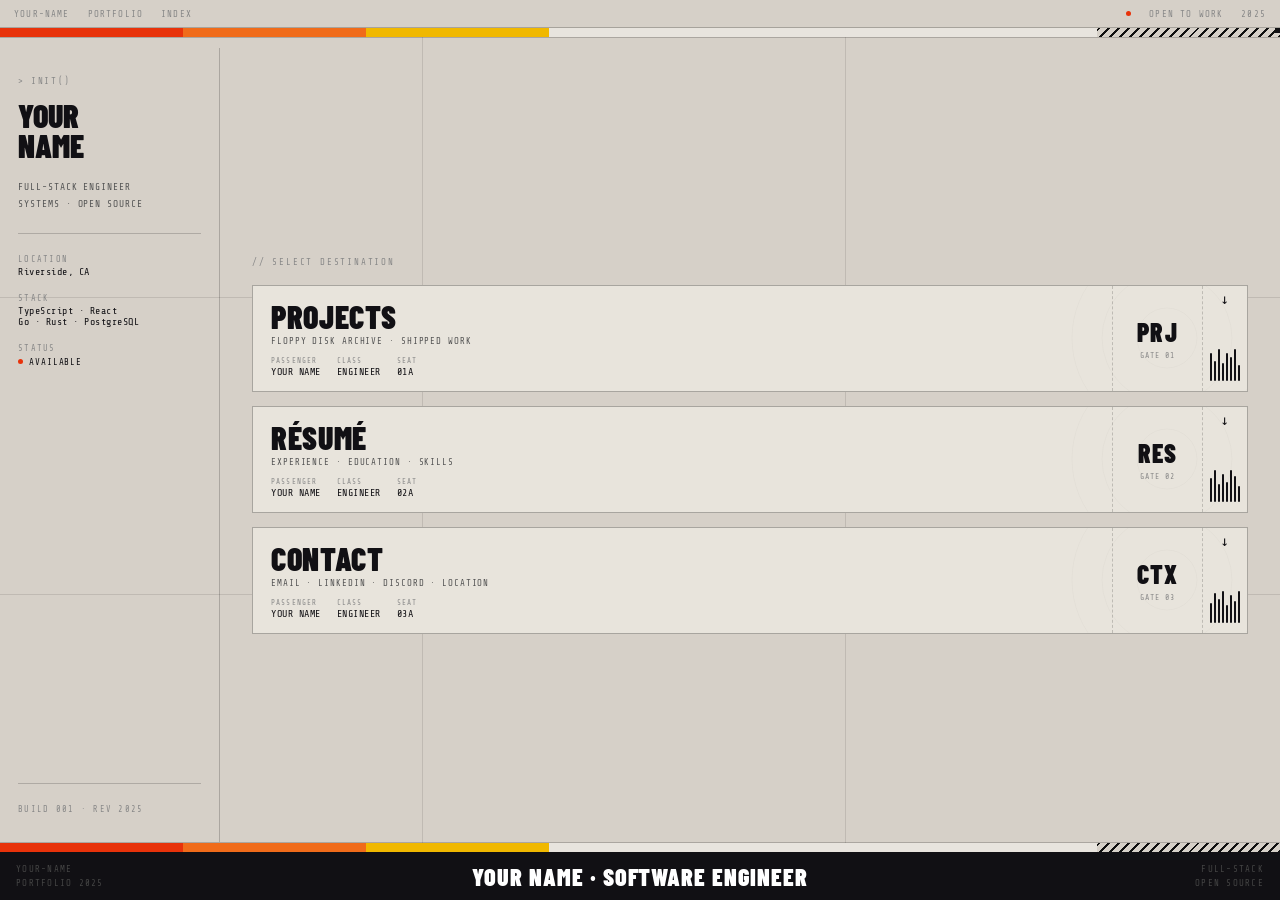
==== index.html @ fe37626b "Add files via upload" ====
<!DOCTYPE html>
<html lang="en">
<head>
  <meta charset="UTF-8">
  <meta name="viewport" content="width=device-width, initial-scale=1.0">
  <title>Your Name — Portfolio</title>
  <link rel="stylesheet" href="style.css">
  <style>
    /* ── boarding pass layout ── */
    .home-grid {
      display: grid;
      grid-template-columns: 220px 1fr;
      height: 100%;
    }

    /* left sidebar */
    .home-sidebar {
      border-right: 0.5px solid rgba(0,0,0,0.2);
      padding: 28px 18px;
      display: flex;
      flex-direction: column;
      gap: 6px;
    }
    .sidebar-eyebrow {
      font-family: var(--mono);
      font-size: 9px;
      letter-spacing: 0.18em;
      color: var(--ink-light);
      text-transform: uppercase;
      margin-bottom: 8px;
    }
    .sidebar-name {
      font-family: var(--condensed);
      font-size: 2rem;
      font-weight: 900;
      text-transform: uppercase;
      line-height: 0.95;
      color: var(--ink);
      margin-bottom: 12px;
    }
    .sidebar-role {
      font-family: var(--mono);
      font-size: 9.5px;
      letter-spacing: 0.1em;
      color: var(--ink-mid);
      text-transform: uppercase;
      line-height: 1.8;
    }
    .sidebar-divider {
      border: none;
      border-top: 0.5px solid rgba(0,0,0,0.18);
      margin: 14px 0;
    }
    .sidebar-block { display: flex; flex-direction: column; gap: 2px; }
    .sb-label {
      font-family: var(--mono);
      font-size: 8.5px;
      letter-spacing: 0.15em;
      color: var(--ink-light);
      text-transform: uppercase;
    }
    .sb-val {
      font-family: var(--mono);
      font-size: 10px;
      color: var(--ink);
      letter-spacing: 0.05em;
    }
    .status-badge {
      display: inline-flex; align-items: center; gap: 6px;
      font-family: var(--mono); font-size: 9px;
      letter-spacing: 0.1em; text-transform: uppercase;
      color: var(--ink); margin-top: 2px;
    }

    /* ── boarding passes ── */
    .passes-area {
      padding: 28px 32px;
      display: flex;
      flex-direction: column;
      justify-content: center;
      gap: 14px;
    }
    .passes-header {
      font-family: var(--mono);
      font-size: 9px;
      letter-spacing: 0.2em;
      color: var(--ink-light);
      text-transform: uppercase;
      margin-bottom: 4px;
    }

    .boarding-pass {
      display: grid;
      grid-template-columns: 1fr 90px 44px;
      border: 0.5px solid rgba(0,0,0,0.28);
      background: var(--paper);
      cursor: pointer;
      transition: background 0.18s, transform 0.18s, box-shadow 0.18s;
      position: relative;
      overflow: hidden;
      text-decoration: none;
      color: inherit;
    }
    .boarding-pass::before {
      content: '';
      position: absolute;
      top: 0; left: 0; right: 0;
      height: 2px;
      opacity: 0;
      transition: opacity 0.2s;
    }
    .boarding-pass:hover {
      transform: translateX(4px);
      box-shadow: -4px 0 0 var(--accent);
      background: #fff;
    }
    .boarding-pass:hover::before { opacity: 1; }

    /* accent colors per pass */
    .bp-projects::before { background: var(--accent); }
    .bp-projects:hover { box-shadow: -4px 0 0 var(--accent); }
    .bp-resume::before { background: var(--accent2); }
    .bp-resume:hover { box-shadow: -4px 0 0 var(--accent2); }
    .bp-contact::before { background: #4a90d9; }
    .bp-contact:hover { box-shadow: -4px 0 0 #4a90d9; }

    .bp-main {
      padding: 14px 18px;
      border-right: 1px dashed rgba(0,0,0,0.18);
    }
    .bp-destination {
      font-family: var(--condensed);
      font-size: 2rem;
      font-weight: 900;
      text-transform: uppercase;
      letter-spacing: 0.02em;
      line-height: 1;
      color: var(--ink);
      margin-bottom: 4px;
    }
    .bp-desc {
      font-family: var(--mono);
      font-size: 9px;
      letter-spacing: 0.1em;
      color: var(--ink-mid);
      text-transform: uppercase;
    }
    .bp-meta {
      display: flex; gap: 16px; margin-top: 10px;
    }
    .bp-field { display: flex; flex-direction: column; gap: 1px; }
    .bp-field-label {
      font-family: var(--mono); font-size: 7.5px;
      letter-spacing: 0.15em; color: var(--ink-light);
      text-transform: uppercase;
    }
    .bp-field-val {
      font-family: var(--mono); font-size: 10px;
      color: var(--ink); letter-spacing: 0.05em;
    }

    .bp-code {
      padding: 10px 12px;
      display: flex;
      flex-direction: column;
      justify-content: center;
      align-items: center;
      gap: 4px;
      border-right: 1px dashed rgba(0,0,0,0.18);
    }
    .bp-iata {
      font-family: var(--condensed);
      font-size: 1.6rem;
      font-weight: 900;
      color: var(--ink);
      letter-spacing: 0.04em;
    }
    .bp-gate {
      font-family: var(--mono); font-size: 8px;
      letter-spacing: 0.12em; color: var(--ink-light);
      text-transform: uppercase;
    }

    .bp-stub {
      padding: 10px 6px;
      display: flex;
      flex-direction: column;
      justify-content: space-between;
      align-items: center;
    }
    .bp-arrow {
      font-family: var(--mono); font-size: 14px; color: var(--ink);
      writing-mode: vertical-rl;
      text-orientation: mixed;
      letter-spacing: 0.1em;
    }
    .bp-barcode {
      display: flex; gap: 2px; align-items: flex-end;
    }
    .bp-barcode span {
      display: block;
      width: 2px;
      background: var(--ink);
      border-radius: 1px;
    }

    /* concentric deco */
    .circle-deco {
      position: absolute;
      right: -20px; top: 50%;
      transform: translateY(-50%);
      pointer-events: none;
      opacity: 0.04;
    }
  </style>
</head>
<body>
  <div class="page-wrapper">

    <!-- grid overlay -->
    <div class="grid-overlay">
      <div class="gl gl-h" style="top:33%"></div>
      <div class="gl gl-h" style="top:66%"></div>
      <div class="gl gl-v" style="left:33%"></div>
      <div class="gl gl-v" style="left:66%"></div>
      <div class="crosshair" style="top:50%;left:50%"></div>
      <div class="reg-mark" style="top:28px;left:0"></div>
      <div class="reg-mark" style="top:28px;right:0"></div>
    </div>

    <!-- topbar -->
    <header class="topbar">
      <div class="topbar-left">
        <span>YOUR-NAME</span>
        <span>PORTFOLIO</span>
        <span>INDEX</span>
      </div>
      <div class="topbar-right">
        <span class="status-dot"></span>
        <span>OPEN TO WORK</span>
        <span>2025</span>
      </div>
    </header>

    <!-- color bar top -->
    <div class="color-bar top">
      <div class="cs cs-red"></div>
      <div class="cs cs-orange"></div>
      <div class="cs cs-yellow"></div>
      <div class="cs cs-white"></div>
      <div class="cs cs-hatch"></div>
    </div>

    <!-- main -->
    <div class="content-area">
      <div class="home-grid">

        <!-- sidebar -->
        <aside class="home-sidebar">
          <div class="sidebar-eyebrow">> init()</div>
          <div class="sidebar-name">Your<br>Name</div>
          <div class="sidebar-role">
            Full-Stack Engineer<br>
            Systems · Open Source
          </div>
          <hr class="sidebar-divider">
          <div class="sidebar-block">
            <span class="sb-label">Location</span>
            <span class="sb-val">Riverside, CA</span>
          </div>
          <div class="sidebar-block" style="margin-top:10px">
            <span class="sb-label">Stack</span>
            <span class="sb-val">TypeScript · React<br>Go · Rust · PostgreSQL</span>
          </div>
          <div class="sidebar-block" style="margin-top:10px">
            <span class="sb-label">Status</span>
            <div class="status-badge"><span class="status-dot"></span>Available</div>
          </div>
          <hr class="sidebar-divider" style="margin-top:auto">
          <div class="sb-label">BUILD 001 · REV 2025</div>
        </aside>

        <!-- boarding passes -->
        <div class="passes-area">
          <div class="passes-header">// select destination</div>

          <!-- Projects pass -->
          <a class="boarding-pass bp-projects" href="projects.html" data-nav>
            <svg class="circle-deco" width="200" height="200" viewBox="0 0 200 200">
              <circle cx="100" cy="100" r="30" fill="none" stroke="#000" stroke-width="0.5"/>
              <circle cx="100" cy="100" r="65" fill="none" stroke="#000" stroke-width="0.5"/>
              <circle cx="100" cy="100" r="95" fill="none" stroke="#000" stroke-width="0.5"/>
            </svg>
            <div class="bp-main">
              <div class="bp-destination">Projects</div>
              <div class="bp-desc">Floppy disk archive · shipped work</div>
              <div class="bp-meta">
                <div class="bp-field">
                  <span class="bp-field-label">Passenger</span>
                  <span class="bp-field-val">YOUR NAME</span>
                </div>
                <div class="bp-field">
                  <span class="bp-field-label">Class</span>
                  <span class="bp-field-val">ENGINEER</span>
                </div>
                <div class="bp-field">
                  <span class="bp-field-label">Seat</span>
                  <span class="bp-field-val">01A</span>
                </div>
              </div>
            </div>
            <div class="bp-code">
              <div class="bp-iata">PRJ</div>
              <div class="bp-gate">GATE 01</div>
            </div>
            <div class="bp-stub">
              <div class="bp-arrow">→</div>
              <div class="bp-barcode">
                <span style="height:28px"></span><span style="height:20px"></span><span style="height:32px"></span>
                <span style="height:18px"></span><span style="height:28px"></span><span style="height:24px"></span>
                <span style="height:32px"></span><span style="height:16px"></span>
              </div>
            </div>
          </a>

          <!-- Resume pass -->
          <a class="boarding-pass bp-resume" href="resume.html" data-nav>
            <svg class="circle-deco" width="200" height="200" viewBox="0 0 200 200">
              <circle cx="100" cy="100" r="30" fill="none" stroke="#000" stroke-width="0.5"/>
              <circle cx="100" cy="100" r="65" fill="none" stroke="#000" stroke-width="0.5"/>
              <circle cx="100" cy="100" r="95" fill="none" stroke="#000" stroke-width="0.5"/>
            </svg>
            <div class="bp-main">
              <div class="bp-destination">Résumé</div>
              <div class="bp-desc">Experience · Education · Skills</div>
              <div class="bp-meta">
                <div class="bp-field">
                  <span class="bp-field-label">Passenger</span>
                  <span class="bp-field-val">YOUR NAME</span>
                </div>
                <div class="bp-field">
                  <span class="bp-field-label">Class</span>
                  <span class="bp-field-val">ENGINEER</span>
                </div>
                <div class="bp-field">
                  <span class="bp-field-label">Seat</span>
                  <span class="bp-field-val">02A</span>
                </div>
              </div>
            </div>
            <div class="bp-code">
              <div class="bp-iata">RES</div>
              <div class="bp-gate">GATE 02</div>
            </div>
            <div class="bp-stub">
              <div class="bp-arrow">→</div>
              <div class="bp-barcode">
                <span style="height:24px"></span><span style="height:32px"></span><span style="height:18px"></span>
                <span style="height:28px"></span><span style="height:20px"></span><span style="height:32px"></span>
                <span style="height:26px"></span><span style="height:16px"></span>
              </div>
            </div>
          </a>

          <!-- Contact pass -->
          <a class="boarding-pass bp-contact" href="contact.html" data-nav>
            <svg class="circle-deco" width="200" height="200" viewBox="0 0 200 200">
              <circle cx="100" cy="100" r="30" fill="none" stroke="#000" stroke-width="0.5"/>
              <circle cx="100" cy="100" r="65" fill="none" stroke="#000" stroke-width="0.5"/>
              <circle cx="100" cy="100" r="95" fill="none" stroke="#000" stroke-width="0.5"/>
            </svg>
            <div class="bp-main">
              <div class="bp-destination">Contact</div>
              <div class="bp-desc">Email · LinkedIn · Discord · Location</div>
              <div class="bp-meta">
                <div class="bp-field">
                  <span class="bp-field-label">Passenger</span>
                  <span class="bp-field-val">YOUR NAME</span>
                </div>
                <div class="bp-field">
                  <span class="bp-field-label">Class</span>
                  <span class="bp-field-val">ENGINEER</span>
                </div>
                <div class="bp-field">
                  <span class="bp-field-label">Seat</span>
                  <span class="bp-field-val">03A</span>
                </div>
              </div>
            </div>
            <div class="bp-code">
              <div class="bp-iata">CTX</div>
              <div class="bp-gate">GATE 03</div>
            </div>
            <div class="bp-stub">
              <div class="bp-arrow">→</div>
              <div class="bp-barcode">
                <span style="height:20px"></span><span style="height:30px"></span><span style="height:24px"></span>
                <span style="height:32px"></span><span style="height:18px"></span><span style="height:28px"></span>
                <span style="height:22px"></span><span style="height:32px"></span>
              </div>
            </div>
          </a>

        </div>
      </div>
    </div>

    <!-- color bar bottom -->
    <div class="color-bar bottom">
      <div class="cs cs-red"></div>
      <div class="cs cs-orange"></div>
      <div class="cs cs-yellow"></div>
      <div class="cs cs-white"></div>
      <div class="cs cs-hatch"></div>
    </div>

    <!-- bottom bar -->
    <footer class="bottom-bar">
      <div class="bb-left">YOUR-NAME<br>PORTFOLIO 2025</div>
      <div class="bb-center">YOUR NAME · SOFTWARE ENGINEER</div>
      <div class="bb-right">FULL-STACK<br>OPEN SOURCE</div>
    </footer>

  </div>
  <script src="nav.js"></script>
</body>
</html>
---- style.css ----
@import url('https://fonts.googleapis.com/css2?family=Share+Tech+Mono&family=Barlow:ital,wght@0,300;0,400;0,500;0,700;0,900;1,300&family=Barlow+Condensed:wght@400;700;900&display=swap');

/* ── reset & base ── */
*, *::before, *::after { box-sizing: border-box; margin: 0; padding: 0; }

:root {
  --bg:        #d6d0c8;
  --bg-dark:   #111014;
  --ink:       #111014;
  --ink-mid:   #555;
  --ink-light: #888;
  --accent:    #e8320a;
  --accent2:   #f0b800;
  --green:     #00ffb4;
  --paper:     #e8e4dc;
  --mono:      'Share Tech Mono', monospace;
  --condensed: 'Barlow Condensed', sans-serif;
  --sans:      'Barlow', sans-serif;
  --grid-line: rgba(0,0,0,0.1);
}

html, body {
  height: 100%;
  overflow: hidden;
  background: var(--bg);
  color: var(--ink);
  font-family: var(--sans);
}

/* ── page transitions ── */
.page-wrapper {
  position: fixed;
  inset: 0;
  opacity: 0;
  transform: translateY(12px);
  animation: pageIn 0.45s cubic-bezier(0.22,1,0.36,1) forwards;
}

@keyframes pageIn {
  to { opacity: 1; transform: translateY(0); }
}

.page-exit {
  animation: pageOut 0.3s cubic-bezier(0.4,0,1,1) forwards !important;
}

@keyframes pageOut {
  to { opacity: 0; transform: translateY(-10px); }
}

/* ── grid overlay ── */
.grid-overlay {
  position: fixed;
  inset: 0;
  pointer-events: none;
  z-index: 0;
}
.gl { position: absolute; background: var(--grid-line); }
.gl-h { left: 0; right: 0; height: 0.5px; }
.gl-v { top: 0; bottom: 0; width: 0.5px; }
.crosshair {
  position: absolute;
  width: 10px; height: 10px;
  border: 1px solid rgba(0,0,0,0.3);
  border-radius: 50%;
  transform: translate(-50%,-50%);
}
.reg-mark {
  position: absolute;
  width: 5px; height: 5px;
  background: var(--ink);
}

/* ── topbar ── */
.topbar {
  position: fixed;
  top: 0; left: 0; right: 0;
  height: 28px;
  border-bottom: 0.5px solid rgba(0,0,0,0.22);
  display: flex;
  align-items: center;
  justify-content: space-between;
  padding: 0 14px;
  font-family: var(--mono);
  font-size: 9px;
  letter-spacing: 0.13em;
  color: var(--ink-light);
  text-transform: uppercase;
  z-index: 100;
  background: var(--bg);
}
.topbar-left { display: flex; gap: 18px; }
.topbar-right { display: flex; gap: 18px; align-items: center; }
.status-dot {
  width: 5px; height: 5px; border-radius: 50%;
  background: var(--accent);
  display: inline-block;
  animation: pulse 2.2s ease infinite;
}
@keyframes pulse { 0%,100%{opacity:1} 50%{opacity:0.25} }

/* ── color bar ── */
.color-bar {
  position: fixed;
  left: 0; right: 0;
  height: 10px;
  display: flex;
  z-index: 100;
}
.color-bar.top { top: 28px; border-bottom: 0.5px solid rgba(0,0,0,0.2); }
.color-bar.bottom { bottom: 48px; border-top: 0.5px solid rgba(0,0,0,0.2); }
.cs { flex: 1; }
.cs-red    { background: #e8320a; }
.cs-orange { background: #f06b1a; }
.cs-yellow { background: #f0b800; }
.cs-white  { background: #e8e4de; flex: 3; }
.cs-hatch  {
  flex: 1;
  background: repeating-linear-gradient(-45deg,#111 0,#111 2px,transparent 2px,transparent 7px);
}

/* ── bottom bar ── */
.bottom-bar {
  position: fixed;
  bottom: 0; left: 0; right: 0;
  height: 48px;
  background: var(--bg-dark);
  display: grid;
  grid-template-columns: 1fr auto 1fr;
  align-items: center;
  padding: 0 16px;
  z-index: 100;
}
.bb-left, .bb-right {
  font-family: var(--mono);
  font-size: 9px;
  letter-spacing: 0.14em;
  color: #444;
  text-transform: uppercase;
  line-height: 1.6;
}
.bb-right { text-align: right; }
.bb-center {
  font-family: var(--condensed);
  font-size: clamp(1rem, 2vw, 1.5rem);
  font-weight: 900;
  letter-spacing: 0.04em;
  color: #fff;
  text-transform: uppercase;
  white-space: nowrap;
}

/* ── main content area ── */
.content-area {
  position: fixed;
  top: 48px; /* topbar + colorbar */
  bottom: 58px; /* colorbar + bottombar */
  left: 0; right: 0;
  overflow: hidden;
  z-index: 1;
}

/* ── nav link transition helper ── */
a.nav-link {
  text-decoration: none;
  cursor: pointer;
}
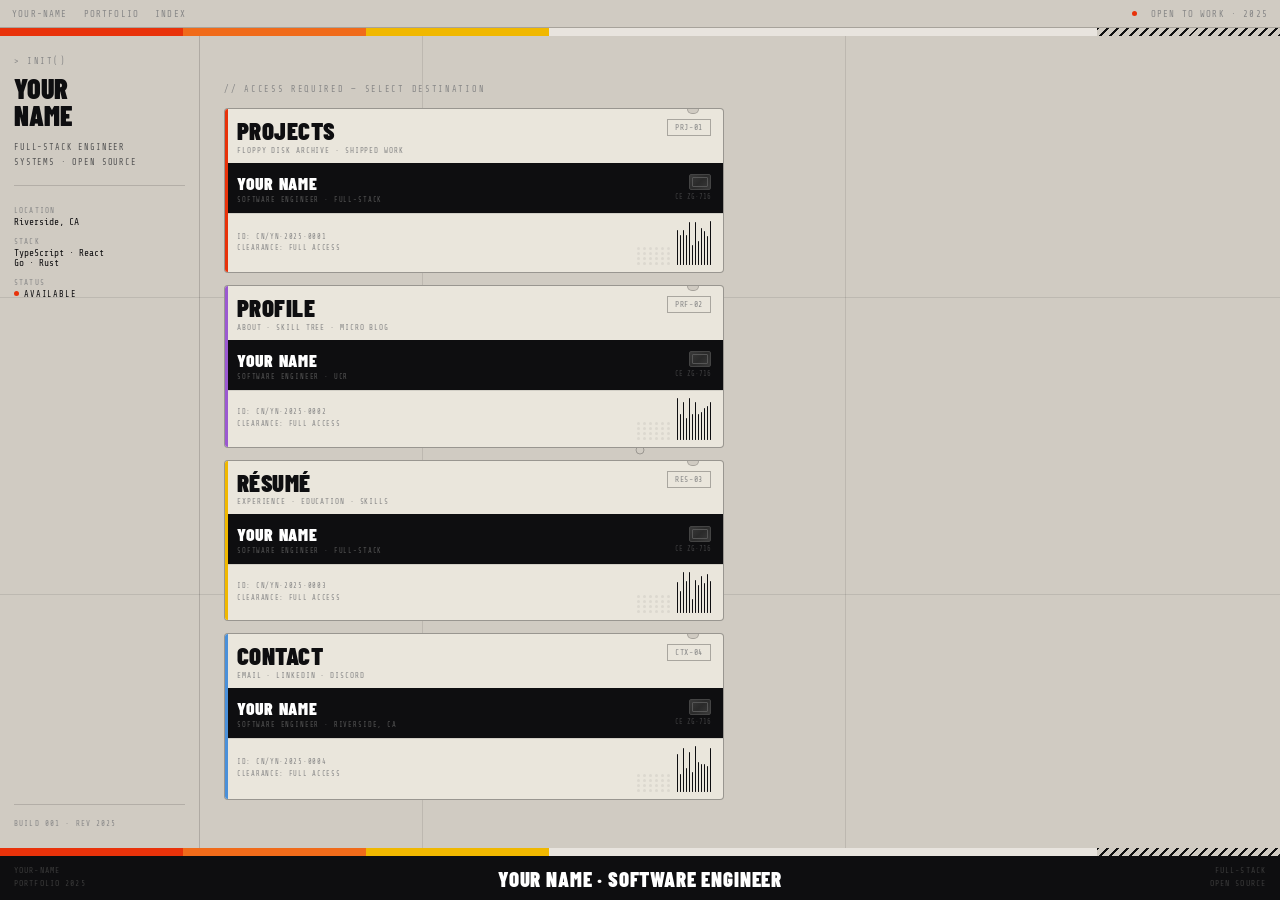
==== commit 07c845c3: "Wassup" ====
--- a/index.html
+++ b/index.html
@@ -6,422 +6,252 @@
   <title>Your Name — Portfolio</title>
   <link rel="stylesheet" href="style.css">
   <style>
-    /* ── boarding pass layout ── */
-    .home-grid {
-      display: grid;
-      grid-template-columns: 220px 1fr;
-      height: 100%;
-    }
-
-    /* left sidebar */
-    .home-sidebar {
-      border-right: 0.5px solid rgba(0,0,0,0.2);
-      padding: 28px 18px;
-      display: flex;
-      flex-direction: column;
-      gap: 6px;
-    }
-    .sidebar-eyebrow {
-      font-family: var(--mono);
-      font-size: 9px;
-      letter-spacing: 0.18em;
-      color: var(--ink-light);
-      text-transform: uppercase;
-      margin-bottom: 8px;
-    }
-    .sidebar-name {
-      font-family: var(--condensed);
-      font-size: 2rem;
-      font-weight: 900;
-      text-transform: uppercase;
-      line-height: 0.95;
-      color: var(--ink);
-      margin-bottom: 12px;
-    }
-    .sidebar-role {
-      font-family: var(--mono);
-      font-size: 9.5px;
-      letter-spacing: 0.1em;
-      color: var(--ink-mid);
-      text-transform: uppercase;
-      line-height: 1.8;
-    }
-    .sidebar-divider {
-      border: none;
-      border-top: 0.5px solid rgba(0,0,0,0.18);
-      margin: 14px 0;
-    }
-    .sidebar-block { display: flex; flex-direction: column; gap: 2px; }
-    .sb-label {
-      font-family: var(--mono);
-      font-size: 8.5px;
-      letter-spacing: 0.15em;
-      color: var(--ink-light);
-      text-transform: uppercase;
-    }
-    .sb-val {
-      font-family: var(--mono);
-      font-size: 10px;
-      color: var(--ink);
-      letter-spacing: 0.05em;
-    }
-    .status-badge {
-      display: inline-flex; align-items: center; gap: 6px;
-      font-family: var(--mono); font-size: 9px;
-      letter-spacing: 0.1em; text-transform: uppercase;
-      color: var(--ink); margin-top: 2px;
-    }
-
-    /* ── boarding passes ── */
-    .passes-area {
-      padding: 28px 32px;
+    /* ── Extra styles specific to the home page ── */
+
+    /* The four access cards sit in a scrollable column */
+    .cards-area {
+      padding: 18px 24px;
       display: flex;
       flex-direction: column;
       justify-content: center;
-      gap: 14px;
+      gap: 12px;
+      overflow-y: auto;
     }
-    .passes-header {
-      font-family: var(--mono);
-      font-size: 9px;
-      letter-spacing: 0.2em;
-      color: var(--ink-light);
-      text-transform: uppercase;
-      margin-bottom: 4px;
-    }
-
-    .boarding-pass {
-      display: grid;
-      grid-template-columns: 1fr 90px 44px;
-      border: 0.5px solid rgba(0,0,0,0.28);
-      background: var(--paper);
-      cursor: pointer;
-      transition: background 0.18s, transform 0.18s, box-shadow 0.18s;
-      position: relative;
-      overflow: hidden;
-      text-decoration: none;
-      color: inherit;
-    }
-    .boarding-pass::before {
-      content: '';
-      position: absolute;
-      top: 0; left: 0; right: 0;
-      height: 2px;
-      opacity: 0;
-      transition: opacity 0.2s;
-    }
-    .boarding-pass:hover {
-      transform: translateX(4px);
-      box-shadow: -4px 0 0 var(--accent);
-      background: #fff;
-    }
-    .boarding-pass:hover::before { opacity: 1; }
-
-    /* accent colors per pass */
-    .bp-projects::before { background: var(--accent); }
-    .bp-projects:hover { box-shadow: -4px 0 0 var(--accent); }
-    .bp-resume::before { background: var(--accent2); }
-    .bp-resume:hover { box-shadow: -4px 0 0 var(--accent2); }
-    .bp-contact::before { background: #4a90d9; }
-    .bp-contact:hover { box-shadow: -4px 0 0 #4a90d9; }
-
-    .bp-main {
-      padding: 14px 18px;
-      border-right: 1px dashed rgba(0,0,0,0.18);
-    }
-    .bp-destination {
-      font-family: var(--condensed);
-      font-size: 2rem;
-      font-weight: 900;
-      text-transform: uppercase;
-      letter-spacing: 0.02em;
-      line-height: 1;
-      color: var(--ink);
-      margin-bottom: 4px;
-    }
-    .bp-desc {
-      font-family: var(--mono);
-      font-size: 9px;
-      letter-spacing: 0.1em;
-      color: var(--ink-mid);
-      text-transform: uppercase;
-    }
-    .bp-meta {
-      display: flex; gap: 16px; margin-top: 10px;
-    }
-    .bp-field { display: flex; flex-direction: column; gap: 1px; }
-    .bp-field-label {
-      font-family: var(--mono); font-size: 7.5px;
-      letter-spacing: 0.15em; color: var(--ink-light);
-      text-transform: uppercase;
-    }
-    .bp-field-val {
-      font-family: var(--mono); font-size: 10px;
-      color: var(--ink); letter-spacing: 0.05em;
-    }
-
-    .bp-code {
-      padding: 10px 12px;
-      display: flex;
-      flex-direction: column;
-      justify-content: center;
-      align-items: center;
-      gap: 4px;
-      border-right: 1px dashed rgba(0,0,0,0.18);
-    }
-    .bp-iata {
-      font-family: var(--condensed);
-      font-size: 1.6rem;
-      font-weight: 900;
-      color: var(--ink);
-      letter-spacing: 0.04em;
-    }
-    .bp-gate {
-      font-family: var(--mono); font-size: 8px;
-      letter-spacing: 0.12em; color: var(--ink-light);
-      text-transform: uppercase;
-    }
-
-    .bp-stub {
-      padding: 10px 6px;
-      display: flex;
-      flex-direction: column;
-      justify-content: space-between;
-      align-items: center;
-    }
-    .bp-arrow {
-      font-family: var(--mono); font-size: 14px; color: var(--ink);
-      writing-mode: vertical-rl;
-      text-orientation: mixed;
-      letter-spacing: 0.1em;
-    }
-    .bp-barcode {
-      display: flex; gap: 2px; align-items: flex-end;
-    }
-    .bp-barcode span {
-      display: block;
-      width: 2px;
-      background: var(--ink);
-      border-radius: 1px;
-    }
-
-    /* concentric deco */
-    .circle-deco {
-      position: absolute;
-      right: -20px; top: 50%;
-      transform: translateY(-50%);
-      pointer-events: none;
-      opacity: 0.04;
+    .cards-hdr {
+      font-family: var(--mono); font-size: 8.5px;
+      letter-spacing: 0.2em; color: var(--ink-light);
+      text-transform: uppercase; margin-bottom: 2px;
     }
   </style>
 </head>
 <body>
-  <div class="page-wrapper">
-
-    <!-- grid overlay -->
-    <div class="grid-overlay">
-      <div class="gl gl-h" style="top:33%"></div>
-      <div class="gl gl-h" style="top:66%"></div>
-      <div class="gl gl-v" style="left:33%"></div>
-      <div class="gl gl-v" style="left:66%"></div>
-      <div class="crosshair" style="top:50%;left:50%"></div>
-      <div class="reg-mark" style="top:28px;left:0"></div>
-      <div class="reg-mark" style="top:28px;right:0"></div>
+<div class="site">
+
+  <!-- Background grid lines & registration marks -->
+  <div class="gov">
+    <div class="gl gl-h" style="top:33%"></div>
+    <div class="gl gl-h" style="top:66%"></div>
+    <div class="gl gl-v" style="left:33%"></div>
+    <div class="gl gl-v" style="left:66%"></div>
+    <div class="xhair" style="top:50%;left:50%"></div>
+    <div class="reg" style="top:0;left:0"></div>
+    <div class="reg" style="top:0;right:0"></div>
+  </div>
+
+  <!-- ── Topbar ── -->
+  <header class="topbar">
+    <div class="tb-l">
+      <span id="tb-page">YOUR-NAME</span>
+      <span>PORTFOLIO</span>
+      <span>INDEX</span>
     </div>
-
-    <!-- topbar -->
-    <header class="topbar">
-      <div class="topbar-left">
-        <span>YOUR-NAME</span>
-        <span>PORTFOLIO</span>
-        <span>INDEX</span>
-      </div>
-      <div class="topbar-right">
-        <span class="status-dot"></span>
-        <span>OPEN TO WORK</span>
-        <span>2025</span>
-      </div>
-    </header>
-
-    <!-- color bar top -->
-    <div class="color-bar top">
-      <div class="cs cs-red"></div>
-      <div class="cs cs-orange"></div>
-      <div class="cs cs-yellow"></div>
-      <div class="cs cs-white"></div>
-      <div class="cs cs-hatch"></div>
+    <div class="tb-r">
+      <span class="sdot"></span>
+      <span>OPEN TO WORK · 2025</span>
     </div>
-
-    <!-- main -->
-    <div class="content-area">
-      <div class="home-grid">
-
-        <!-- sidebar -->
-        <aside class="home-sidebar">
-          <div class="sidebar-eyebrow">> init()</div>
-          <div class="sidebar-name">Your<br>Name</div>
-          <div class="sidebar-role">
-            Full-Stack Engineer<br>
-            Systems · Open Source
-          </div>
-          <hr class="sidebar-divider">
-          <div class="sidebar-block">
-            <span class="sb-label">Location</span>
-            <span class="sb-val">Riverside, CA</span>
-          </div>
-          <div class="sidebar-block" style="margin-top:10px">
-            <span class="sb-label">Stack</span>
-            <span class="sb-val">TypeScript · React<br>Go · Rust · PostgreSQL</span>
-          </div>
-          <div class="sidebar-block" style="margin-top:10px">
-            <span class="sb-label">Status</span>
-            <div class="status-badge"><span class="status-dot"></span>Available</div>
-          </div>
-          <hr class="sidebar-divider" style="margin-top:auto">
-          <div class="sb-label">BUILD 001 · REV 2025</div>
-        </aside>
-
-        <!-- boarding passes -->
-        <div class="passes-area">
-          <div class="passes-header">// select destination</div>
-
-          <!-- Projects pass -->
-          <a class="boarding-pass bp-projects" href="projects.html" data-nav>
-            <svg class="circle-deco" width="200" height="200" viewBox="0 0 200 200">
-              <circle cx="100" cy="100" r="30" fill="none" stroke="#000" stroke-width="0.5"/>
-              <circle cx="100" cy="100" r="65" fill="none" stroke="#000" stroke-width="0.5"/>
-              <circle cx="100" cy="100" r="95" fill="none" stroke="#000" stroke-width="0.5"/>
-            </svg>
-            <div class="bp-main">
-              <div class="bp-destination">Projects</div>
-              <div class="bp-desc">Floppy disk archive · shipped work</div>
-              <div class="bp-meta">
-                <div class="bp-field">
-                  <span class="bp-field-label">Passenger</span>
-                  <span class="bp-field-val">YOUR NAME</span>
-                </div>
-                <div class="bp-field">
-                  <span class="bp-field-label">Class</span>
-                  <span class="bp-field-val">ENGINEER</span>
-                </div>
-                <div class="bp-field">
-                  <span class="bp-field-label">Seat</span>
-                  <span class="bp-field-val">01A</span>
-                </div>
-              </div>
-            </div>
-            <div class="bp-code">
-              <div class="bp-iata">PRJ</div>
-              <div class="bp-gate">GATE 01</div>
-            </div>
-            <div class="bp-stub">
-              <div class="bp-arrow">→</div>
-              <div class="bp-barcode">
-                <span style="height:28px"></span><span style="height:20px"></span><span style="height:32px"></span>
-                <span style="height:18px"></span><span style="height:28px"></span><span style="height:24px"></span>
-                <span style="height:32px"></span><span style="height:16px"></span>
-              </div>
-            </div>
-          </a>
-
-          <!-- Resume pass -->
-          <a class="boarding-pass bp-resume" href="resume.html" data-nav>
-            <svg class="circle-deco" width="200" height="200" viewBox="0 0 200 200">
-              <circle cx="100" cy="100" r="30" fill="none" stroke="#000" stroke-width="0.5"/>
-              <circle cx="100" cy="100" r="65" fill="none" stroke="#000" stroke-width="0.5"/>
-              <circle cx="100" cy="100" r="95" fill="none" stroke="#000" stroke-width="0.5"/>
-            </svg>
-            <div class="bp-main">
-              <div class="bp-destination">Résumé</div>
-              <div class="bp-desc">Experience · Education · Skills</div>
-              <div class="bp-meta">
-                <div class="bp-field">
-                  <span class="bp-field-label">Passenger</span>
-                  <span class="bp-field-val">YOUR NAME</span>
-                </div>
-                <div class="bp-field">
-                  <span class="bp-field-label">Class</span>
-                  <span class="bp-field-val">ENGINEER</span>
-                </div>
-                <div class="bp-field">
-                  <span class="bp-field-label">Seat</span>
-                  <span class="bp-field-val">02A</span>
-                </div>
-              </div>
-            </div>
-            <div class="bp-code">
-              <div class="bp-iata">RES</div>
-              <div class="bp-gate">GATE 02</div>
-            </div>
-            <div class="bp-stub">
-              <div class="bp-arrow">→</div>
-              <div class="bp-barcode">
-                <span style="height:24px"></span><span style="height:32px"></span><span style="height:18px"></span>
-                <span style="height:28px"></span><span style="height:20px"></span><span style="height:32px"></span>
-                <span style="height:26px"></span><span style="height:16px"></span>
-              </div>
-            </div>
-          </a>
-
-          <!-- Contact pass -->
-          <a class="boarding-pass bp-contact" href="contact.html" data-nav>
-            <svg class="circle-deco" width="200" height="200" viewBox="0 0 200 200">
-              <circle cx="100" cy="100" r="30" fill="none" stroke="#000" stroke-width="0.5"/>
-              <circle cx="100" cy="100" r="65" fill="none" stroke="#000" stroke-width="0.5"/>
-              <circle cx="100" cy="100" r="95" fill="none" stroke="#000" stroke-width="0.5"/>
-            </svg>
-            <div class="bp-main">
-              <div class="bp-destination">Contact</div>
-              <div class="bp-desc">Email · LinkedIn · Discord · Location</div>
-              <div class="bp-meta">
-                <div class="bp-field">
-                  <span class="bp-field-label">Passenger</span>
-                  <span class="bp-field-val">YOUR NAME</span>
-                </div>
-                <div class="bp-field">
-                  <span class="bp-field-label">Class</span>
-                  <span class="bp-field-val">ENGINEER</span>
-                </div>
-                <div class="bp-field">
-                  <span class="bp-field-label">Seat</span>
-                  <span class="bp-field-val">03A</span>
-                </div>
-              </div>
-            </div>
-            <div class="bp-code">
-              <div class="bp-iata">CTX</div>
-              <div class="bp-gate">GATE 03</div>
-            </div>
-            <div class="bp-stub">
-              <div class="bp-arrow">→</div>
-              <div class="bp-barcode">
-                <span style="height:20px"></span><span style="height:30px"></span><span style="height:24px"></span>
-                <span style="height:32px"></span><span style="height:18px"></span><span style="height:28px"></span>
-                <span style="height:22px"></span><span style="height:32px"></span>
-              </div>
-            </div>
-          </a>
-
-        </div>
-      </div>
-    </div>
-
-    <!-- color bar bottom -->
-    <div class="color-bar bottom">
-      <div class="cs cs-red"></div>
-      <div class="cs cs-orange"></div>
-      <div class="cs cs-yellow"></div>
-      <div class="cs cs-white"></div>
-      <div class="cs cs-hatch"></div>
-    </div>
-
-    <!-- bottom bar -->
-    <footer class="bottom-bar">
-      <div class="bb-left">YOUR-NAME<br>PORTFOLIO 2025</div>
-      <div class="bb-center">YOUR NAME · SOFTWARE ENGINEER</div>
-      <div class="bb-right">FULL-STACK<br>OPEN SOURCE</div>
-    </footer>
-
+  </header>
+
+  <!-- Top color stripe -->
+  <div class="cbar">
+    <div class="cs cs-r"></div><div class="cs cs-o"></div>
+    <div class="cs cs-y"></div><div class="cs cs-w"></div>
+    <div class="cs cs-h"></div>
   </div>
-  <script src="nav.js"></script>
+
+  <!-- ── Main content ── -->
+  <div class="content">
+    <div class="page-wrapper" style="height:100%;display:grid;grid-template-columns:200px 1fr">
+
+      <!-- LEFT SIDEBAR — hidden on mobile -->
+      <aside class="home-sb">
+        <div class="sb-ey">> init()</div>
+        <div class="sb-nm">Your<br>Name</div><!-- ← CHANGE: your name -->
+        <div class="sb-role">Full-Stack Engineer<br>Systems · Open Source</div><!-- ← CHANGE: your role -->
+        <hr class="sb-div">
+        <div class="sb-block">
+          <span class="sb-lbl">Location</span>
+          <span class="sb-val">Riverside, CA</span>
+        </div>
+        <div class="sb-block">
+          <span class="sb-lbl">Stack</span>
+          <span class="sb-val">TypeScript · React<br>Go · Rust</span><!-- ← CHANGE: your stack -->
+        </div>
+        <div class="sb-block">
+          <span class="sb-lbl">Status</span>
+          <div class="sbadge"><span class="sdot"></span>Available</div>
+        </div>
+        <hr class="sb-div" style="margin-top:auto">
+        <div class="sb-lbl">BUILD 001 · REV 2025</div>
+      </aside>
+
+      <!-- RIGHT — Access Cards (navigation) -->
+      <div class="cards-area">
+
+        <!-- Mobile-only slim header (replaces sidebar on small screens) -->
+        <div class="mob-header">
+          <span class="sdot"></span>
+          <span>YOUR NAME · SOFTWARE ENGINEER · RIVERSIDE, CA</span><!-- ← CHANGE -->
+        </div>
+
+        <div class="cards-hdr">// ACCESS REQUIRED — SELECT DESTINATION</div>
+
+        <!-- ══ ACCESS CARD: PROJECTS ══
+             ac-prj = red left accent (see style.css .ac-prj::before) -->
+        <div class="ac ac-prj" onclick="navigateTo('projects.html')" role="button" tabindex="0">
+          <div class="ac-notch"></div>          <!-- card slot notch at top -->
+          <div class="ac-fp" id="fp1"></div>    <!-- fingerprint dots (filled by JS) -->
+
+          <!-- Top light section: destination name + category badge -->
+          <div class="ac-top">
+            <div>
+              <div class="ac-dest">Projects</div>
+              <div class="ac-subdest">Floppy disk archive · shipped work</div>
+            </div>
+            <div class="ac-badge">PRJ-01</div>
+          </div>
+
+          <!-- Middle dark section: name + chip -->
+          <div class="ac-mid">
+            <div>
+              <div class="ac-name">Your Name</div><!-- ← CHANGE -->
+              <div class="ac-role">Software Engineer · Full-Stack</div><!-- ← CHANGE -->
+            </div>
+            <div style="display:flex;flex-direction:column;gap:3px;align-items:flex-end">
+              <div class="ac-chip"></div>
+              <div class="ac-ce">CE ZG·716</div>
+            </div>
+          </div>
+
+          <!-- Bottom: serial number + barcode (barcode filled by JS) -->
+          <div class="ac-bot">
+            <div class="ac-serial">
+              ID: CN/YN·2025·0001<br><!-- ← CHANGE: your initials -->
+              CLEARANCE: FULL ACCESS
+            </div>
+            <div class="ac-bars" id="bars1"></div>
+          </div>
+        </div>
+
+        <!-- ══ ACCESS CARD: PROFILE ══
+             ac-pro = purple left accent -->
+        <div class="ac ac-pro" onclick="navigateTo('profile.html')" role="button" tabindex="0">
+          <div class="ac-notch"></div>
+          <div class="ac-fp" id="fp2"></div>
+          <div class="ac-top">
+            <div>
+              <div class="ac-dest">Profile</div>
+              <div class="ac-subdest">About · Skill tree · Micro blog</div>
+            </div>
+            <div class="ac-badge">PRF-02</div>
+          </div>
+          <div class="ac-mid">
+            <div>
+              <div class="ac-name">Your Name</div><!-- ← CHANGE -->
+              <div class="ac-role">Software Engineer · UCR</div><!-- ← CHANGE -->
+            </div>
+            <div style="display:flex;flex-direction:column;gap:3px;align-items:flex-end">
+              <div class="ac-chip"></div>
+              <div class="ac-ce">CE ZG·716</div>
+            </div>
+          </div>
+          <div class="ac-bot">
+            <div class="ac-serial">ID: CN/YN·2025·0002<br>CLEARANCE: FULL ACCESS</div>
+            <div class="ac-bars" id="bars2"></div>
+          </div>
+        </div>
+
+        <!-- ══ ACCESS CARD: RÉSUMÉ ══
+             ac-res = amber left accent -->
+        <div class="ac ac-res" onclick="navigateTo('resume.html')" role="button" tabindex="0">
+          <div class="ac-notch"></div>
+          <div class="ac-fp" id="fp3"></div>
+          <div class="ac-top">
+            <div>
+              <div class="ac-dest">Résumé</div>
+              <div class="ac-subdest">Experience · Education · Skills</div>
+            </div>
+            <div class="ac-badge">RES-03</div>
+          </div>
+          <div class="ac-mid">
+            <div>
+              <div class="ac-name">Your Name</div><!-- ← CHANGE -->
+              <div class="ac-role">Software Engineer · Full-Stack</div>
+            </div>
+            <div style="display:flex;flex-direction:column;gap:3px;align-items:flex-end">
+              <div class="ac-chip"></div>
+              <div class="ac-ce">CE ZG·716</div>
+            </div>
+          </div>
+          <div class="ac-bot">
+            <div class="ac-serial">ID: CN/YN·2025·0003<br>CLEARANCE: FULL ACCESS</div>
+            <div class="ac-bars" id="bars3"></div>
+          </div>
+        </div>
+
+        <!-- ══ ACCESS CARD: CONTACT ══
+             ac-con = blue left accent -->
+        <div class="ac ac-con" onclick="navigateTo('contact.html')" role="button" tabindex="0">
+          <div class="ac-notch"></div>
+          <div class="ac-fp" id="fp4"></div>
+          <div class="ac-top">
+            <div>
+              <div class="ac-dest">Contact</div>
+              <div class="ac-subdest">Email · LinkedIn · Discord</div>
+            </div>
+            <div class="ac-badge">CTX-04</div>
+          </div>
+          <div class="ac-mid">
+            <div>
+              <div class="ac-name">Your Name</div><!-- ← CHANGE -->
+              <div class="ac-role">Software Engineer · Riverside, CA</div>
+            </div>
+            <div style="display:flex;flex-direction:column;gap:3px;align-items:flex-end">
+              <div class="ac-chip"></div>
+              <div class="ac-ce">CE ZG·716</div>
+            </div>
+          </div>
+          <div class="ac-bot">
+            <div class="ac-serial">ID: CN/YN·2025·0004<br>CLEARANCE: FULL ACCESS</div>
+            <div class="ac-bars" id="bars4"></div>
+          </div>
+        </div>
+
+      </div><!-- end cards-area -->
+    </div><!-- end page-wrapper -->
+  </div><!-- end content -->
+
+  <!-- Bottom color stripe -->
+  <div class="cbar">
+    <div class="cs cs-r"></div><div class="cs cs-o"></div>
+    <div class="cs cs-y"></div><div class="cs cs-w"></div>
+    <div class="cs cs-h"></div>
+  </div>
+
+  <!-- ── Bottom bar ── -->
+  <footer class="bbar">
+    <div class="bb-l">YOUR-NAME<br>PORTFOLIO 2025</div><!-- ← CHANGE -->
+    <div class="bb-c">YOUR NAME · SOFTWARE ENGINEER</div><!-- ← CHANGE -->
+    <div class="bb-r">FULL-STACK<br>OPEN SOURCE</div>
+  </footer>
+
+</div><!-- end site -->
+
+<script src="nav.js"></script>
+<script>
+  // Generate barcodes and fingerprint dots for all four access cards
+  // makeBars(elementId, seed) — seed changes the bar pattern per card
+  makeBars('bars1', 1);
+  makeBars('bars2', 2);
+  makeBars('bars3', 3);
+  makeBars('bars4', 4);
+  makeFP('fp1'); makeFP('fp2'); makeFP('fp3'); makeFP('fp4');
+
+  // Keyboard accessibility — Enter/Space triggers card navigation
+  document.querySelectorAll('.ac[role="button"]').forEach(card => {
+    card.addEventListener('keydown', e => {
+      if (e.key === 'Enter' || e.key === ' ') card.click();
+    });
+  });
+</script>
 </body>
-</html>
+</html>
--- a/style.css
+++ b/style.css
@@ -1,148 +1,145 @@
-@import url('https://fonts.googleapis.com/css2?family=Share+Tech+Mono&family=Barlow:ital,wght@0,300;0,400;0,500;0,700;0,900;1,300&family=Barlow+Condensed:wght@400;700;900&display=swap');
-
-/* ── reset & base ── */
+/* ============================================================
+   style.css — Shared styles across all portfolio pages
+   Spec-sheet / access-card aesthetic
+   ============================================================ */
+
+@import url('https://fonts.googleapis.com/css2?family=Share+Tech+Mono&family=Barlow:wght@300;400;500;700&family=Barlow+Condensed:wght@700;900&display=swap');
+
+/* ── Reset ── */
 *, *::before, *::after { box-sizing: border-box; margin: 0; padding: 0; }
 
+/* ── Design tokens ─────────────────────────────────────────
+   Change these to retheme the whole site at once           */
 :root {
-  --bg:        #d6d0c8;
-  --bg-dark:   #111014;
-  --ink:       #111014;
+  --bg:        #d0cbc2;   /* warm gray page background */
+  --ink:       #0e0e10;   /* near-black for text */
   --ink-mid:   #555;
   --ink-light: #888;
-  --accent:    #e8320a;
-  --accent2:   #f0b800;
-  --green:     #00ffb4;
-  --paper:     #e8e4dc;
+  --accent:    #e8320a;   /* red — used for active states, borders */
+  --accent2:   #f0b800;   /* amber */
+  --paper:     #eae6dc;   /* slightly off-white card surfaces */
   --mono:      'Share Tech Mono', monospace;
-  --condensed: 'Barlow Condensed', sans-serif;
+  --cond:      'Barlow Condensed', sans-serif;
   --sans:      'Barlow', sans-serif;
-  --grid-line: rgba(0,0,0,0.1);
+  --gl:        rgba(0,0,0,0.09); /* grid line color */
 }
 
 html, body {
   height: 100%;
-  overflow: hidden;
+  overflow: hidden;       /* prevents page scroll — everything scrolls inside panels */
+  font-family: var(--sans);
   background: var(--bg);
   color: var(--ink);
-  font-family: var(--sans);
-}
-
-/* ── page transitions ── */
-.page-wrapper {
-  position: fixed;
-  inset: 0;
-  opacity: 0;
-  transform: translateY(12px);
-  animation: pageIn 0.45s cubic-bezier(0.22,1,0.36,1) forwards;
-}
-
-@keyframes pageIn {
-  to { opacity: 1; transform: translateY(0); }
-}
-
-.page-exit {
-  animation: pageOut 0.3s cubic-bezier(0.4,0,1,1) forwards !important;
-}
-
-@keyframes pageOut {
-  to { opacity: 0; transform: translateY(-10px); }
-}
-
-/* ── grid overlay ── */
-.grid-overlay {
-  position: fixed;
-  inset: 0;
-  pointer-events: none;
-  z-index: 0;
-}
-.gl { position: absolute; background: var(--grid-line); }
+  -webkit-font-smoothing: antialiased;
+}
+
+/* ── Scrollbars ── */
+::-webkit-scrollbar { width: 3px; height: 3px; }
+::-webkit-scrollbar-thumb { background: rgba(0,0,0,0.2); }
+
+/* ── Site shell ─────────────────────────────────────────────
+   5-row grid: topbar / color-stripe / content / color-stripe / bottombar */
+.site {
+  display: grid;
+  grid-template-rows: 28px 8px 1fr 8px 44px;
+  height: 100vh;
+  min-height: 520px;
+  position: relative;
+}
+
+/* ── Background grid overlay ──
+   Decorative lines, crosshairs & corner marks like a spec sheet */
+.gov { position: absolute; inset: 0; pointer-events: none; z-index: 0; }
+.gl  { position: absolute; background: var(--gl); }
 .gl-h { left: 0; right: 0; height: 0.5px; }
 .gl-v { top: 0; bottom: 0; width: 0.5px; }
-.crosshair {
+.xhair {
   position: absolute;
-  width: 10px; height: 10px;
-  border: 1px solid rgba(0,0,0,0.3);
+  width: 9px; height: 9px;
+  border: 1px solid rgba(0,0,0,0.25);
   border-radius: 50%;
-  transform: translate(-50%,-50%);
-}
-.reg-mark {
-  position: absolute;
-  width: 5px; height: 5px;
-  background: var(--ink);
-}
-
-/* ── topbar ── */
+  transform: translate(-50%, -50%);
+}
+.reg { position: absolute; width: 4px; height: 4px; background: var(--ink); }
+
+/* ── Topbar ── */
 .topbar {
-  position: fixed;
-  top: 0; left: 0; right: 0;
-  height: 28px;
-  border-bottom: 0.5px solid rgba(0,0,0,0.22);
   display: flex;
   align-items: center;
   justify-content: space-between;
-  padding: 0 14px;
+  padding: 0 12px;
+  border-bottom: 0.5px solid rgba(0,0,0,0.2);
   font-family: var(--mono);
   font-size: 9px;
   letter-spacing: 0.13em;
   color: var(--ink-light);
   text-transform: uppercase;
-  z-index: 100;
   background: var(--bg);
-}
-.topbar-left { display: flex; gap: 18px; }
-.topbar-right { display: flex; gap: 18px; align-items: center; }
-.status-dot {
-  width: 5px; height: 5px; border-radius: 50%;
+  z-index: 10;
+}
+.tb-l { display: flex; gap: 16px; align-items: center; }
+.tb-r { display: flex; gap: 14px; align-items: center; }
+
+/* Back button — shown on all pages except home */
+.back-btn {
+  cursor: pointer;
+  color: var(--ink-light);
+  font-family: var(--mono);
+  font-size: 9px;
+  letter-spacing: 0.13em;
+  text-transform: uppercase;
+  transition: color 0.15s;
+  background: none; border: none;
+}
+.back-btn:hover { color: var(--ink); }
+
+/* Pulsing status dot */
+.sdot {
+  width: 5px; height: 5px;
+  border-radius: 50%;
   background: var(--accent);
   display: inline-block;
   animation: pulse 2.2s ease infinite;
 }
-@keyframes pulse { 0%,100%{opacity:1} 50%{opacity:0.25} }
-
-/* ── color bar ── */
-.color-bar {
-  position: fixed;
-  left: 0; right: 0;
-  height: 10px;
-  display: flex;
-  z-index: 100;
-}
-.color-bar.top { top: 28px; border-bottom: 0.5px solid rgba(0,0,0,0.2); }
-.color-bar.bottom { bottom: 48px; border-top: 0.5px solid rgba(0,0,0,0.2); }
-.cs { flex: 1; }
-.cs-red    { background: #e8320a; }
-.cs-orange { background: #f06b1a; }
-.cs-yellow { background: #f0b800; }
-.cs-white  { background: #e8e4de; flex: 3; }
-.cs-hatch  {
+@keyframes pulse { 0%,100%{opacity:1} 50%{opacity:0.2} }
+
+/* ── Color stripe bar ──
+   Inspired by racing livery (red / orange / yellow / paper / hatch)
+   Appears at top and bottom of content area */
+.cbar { display: flex; z-index: 5; height: 8px; }
+.cs   { flex: 1; }
+.cs-r { background: #e8320a; }
+.cs-o { background: #f06b1a; }
+.cs-y { background: #f0b800; }
+.cs-w { background: #e8e4de; flex: 3; }   /* wider white segment */
+.cs-h {
   flex: 1;
-  background: repeating-linear-gradient(-45deg,#111 0,#111 2px,transparent 2px,transparent 7px);
-}
-
-/* ── bottom bar ── */
-.bottom-bar {
-  position: fixed;
-  bottom: 0; left: 0; right: 0;
-  height: 48px;
-  background: var(--bg-dark);
+  background: repeating-linear-gradient(
+    -45deg, #111 0, #111 2px, transparent 2px, transparent 7px
+  );
+}
+
+/* ── Bottom bar ── */
+.bbar {
+  background: var(--ink);
   display: grid;
   grid-template-columns: 1fr auto 1fr;
   align-items: center;
-  padding: 0 16px;
-  z-index: 100;
-}
-.bb-left, .bb-right {
+  padding: 0 14px;
+  z-index: 10;
+}
+.bb-l, .bb-r {
   font-family: var(--mono);
-  font-size: 9px;
+  font-size: 8px;
   letter-spacing: 0.14em;
-  color: #444;
+  color: #3a3a3a;
   text-transform: uppercase;
   line-height: 1.6;
 }
-.bb-right { text-align: right; }
-.bb-center {
-  font-family: var(--condensed);
-  font-size: clamp(1rem, 2vw, 1.5rem);
+.bb-r { text-align: right; }
+.bb-c {
+  font-family: var(--cond);
+  font-size: clamp(0.85rem, 2vw, 1.3rem);
   font-weight: 900;
   letter-spacing: 0.04em;
   color: #fff;
@@ -150,18 +147,323 @@
   white-space: nowrap;
 }
 
-/* ── main content area ── */
-.content-area {
+/* ── Content area ──
+   Fills the middle row; each .page is absolutely positioned inside it */
+.content { overflow: hidden; position: relative; z-index: 1; }
+
+/* ── Page transitions ──
+   Pages start hidden, animate in when .active is added via JS */
+.page {
+  position: absolute;
+  inset: 0;
+  opacity: 0;
+  transform: translateY(8px);
+  transition: opacity 0.3s ease, transform 0.3s ease;
+  pointer-events: none;
+}
+.page.active {
+  opacity: 1;
+  transform: translateY(0);
+  pointer-events: all;
+}
+
+/* ── Shared fade-up animation (used for panels, detail loads, etc.) ── */
+@keyframes fup {
+  from { opacity: 0; transform: translateY(7px); }
+  to   { opacity: 1; transform: translateY(0); }
+}
+
+/* ── Toast notification (copy-to-clipboard feedback) ── */
+.toast {
   position: fixed;
-  top: 48px; /* topbar + colorbar */
-  bottom: 58px; /* colorbar + bottombar */
-  left: 0; right: 0;
-  overflow: hidden;
-  z-index: 1;
-}
-
-/* ── nav link transition helper ── */
-a.nav-link {
-  text-decoration: none;
+  bottom: 58px; left: 50%;
+  transform: translateX(-50%);
+  background: var(--ink); color: var(--paper);
+  font-family: var(--mono); font-size: 9px;
+  letter-spacing: 0.12em; text-transform: uppercase;
+  padding: 6px 14px;
+  opacity: 0; pointer-events: none;
+  transition: opacity 0.2s;
+  z-index: 200; white-space: nowrap;
+}
+.toast.show { opacity: 1; }
+
+/* ── Tag system ─────────────────────────────────────────────
+   5 categories, each gets a distinct color treatment         */
+.tag {
+  font-family: var(--mono); font-size: 7.5px;
+  letter-spacing: 0.08em; padding: 2px 7px;
+  border: 0.5px solid rgba(0,0,0,0.25);
+  background: rgba(0,0,0,0.04); text-transform: uppercase;
+  display: inline-block;
+}
+.tag-skills   { border-color: rgba(0,200,120,0.5);  color: #006a3a; }
+.tag-topics   { border-color: rgba(74,144,217,0.5); color: #1a5a9a; }
+.tag-status   { border-color: rgba(240,184,0,0.5);  color: #7a5a00; }
+.tag-projects { border-color: rgba(232,50,10,0.5);  color: #a02000; }
+.tag-others   { border-color: rgba(155,89,208,0.5); color: #6a2aa0; }
+
+/* ── ACCESS CARD component ─────────────────────────────────
+   Used on index.html as navigation buttons
+   Styled like industrial ID/access badges from the reference image */
+.ac {
+  width: 100%; max-width: 500px;
+  border: 0.5px solid rgba(0,0,0,0.35);
+  background: var(--paper);
   cursor: pointer;
-}
+  position: relative; overflow: hidden;
+  display: grid; grid-template-rows: auto auto auto;
+  transition: transform 0.2s, box-shadow 0.2s;
+  user-select: none;
+  border-radius: 4px;
+}
+.ac:hover { transform: translateY(-2px); box-shadow: 0 8px 28px rgba(0,0,0,0.16); }
+.ac:active { transform: translateY(0); }
+
+/* Left-edge color accent — changes per card */
+.ac::before {
+  content: '';
+  position: absolute; left: 0; top: 0; bottom: 0; width: 3px;
+}
+.ac-prj::before { background: var(--accent); }       /* red   — Projects */
+.ac-pro::before { background: #9b59d0; }             /* purple — Profile  */
+.ac-res::before { background: var(--accent2); }      /* amber — Resume   */
+.ac-con::before { background: #4a90d9; }             /* blue  — Contact  */
+
+/* Top section — light background, destination + badge */
+.ac-top {
+  padding: 10px 12px 8px;
+  display: grid; grid-template-columns: 1fr auto;
+  align-items: start; gap: 4px;
+}
+.ac-dest {
+  font-family: var(--cond); font-size: 1.55rem; font-weight: 900;
+  text-transform: uppercase; letter-spacing: 0.02em; line-height: 0.95;
+}
+.ac-subdest {
+  font-family: var(--mono); font-size: 7.5px; letter-spacing: 0.12em;
+  color: var(--ink-light); text-transform: uppercase; margin-top: 3px;
+}
+.ac-badge {
+  font-family: var(--mono); font-size: 8px; letter-spacing: 0.08em;
+  padding: 3px 7px; border: 0.5px solid rgba(0,0,0,0.28);
+  color: var(--ink-light); text-transform: uppercase; white-space: nowrap;
+}
+
+/* Middle section — dark strip with name, role, chip */
+.ac-mid {
+  background: #0e0e10;
+  padding: 9px 12px;
+  display: grid; grid-template-columns: 1fr auto;
+  align-items: center; gap: 8px;
+}
+.ac-name {
+  font-family: var(--cond); font-size: 1.1rem; font-weight: 900;
+  text-transform: uppercase; color: #fff; letter-spacing: 0.04em;
+}
+.ac-role {
+  font-family: var(--mono); font-size: 7px;
+  letter-spacing: 0.12em; color: #555; text-transform: uppercase; margin-top: 2px;
+}
+
+/* Chip graphic — fake EMV chip */
+.ac-chip {
+  width: 22px; height: 16px;
+  border: 0.5px solid #444; border-radius: 2px;
+  background: linear-gradient(135deg, #3a3a3a, #2a2a2a, #3a3a3a);
+  position: relative;
+}
+.ac-chip::before {
+  content: '';
+  position: absolute; inset: 2px;
+  border: 0.5px solid #555; border-radius: 1px;
+}
+.ac-ce { font-family: var(--mono); font-size: 7px; color: rgba(255,255,255,0.2); }
+
+/* Bottom section — serial number + barcode */
+.ac-bot {
+  padding: 7px 12px;
+  display: grid; grid-template-columns: 1fr auto;
+  align-items: center; gap: 8px;
+  border-top: 0.5px solid rgba(0,0,0,0.1);
+}
+.ac-serial {
+  font-family: var(--mono); font-size: 7px;
+  letter-spacing: 0.1em; color: var(--ink-light);
+  text-transform: uppercase; line-height: 1.6;
+}
+
+/* Barcode — generated by JS, spans are individual bars */
+.ac-bars { display: flex; gap: 1.5px; align-items: flex-end; }
+.ac-bars span { display: block; width: 1.5px; background: var(--ink); border-radius: 0.5px; }
+
+/* Notch cutout at top — card slot detail */
+.ac-notch {
+  position: absolute; top: 0; right: 24px;
+  width: 12px; height: 5px;
+  background: var(--bg);
+  border-radius: 0 0 6px 6px;
+  border: 0.5px solid rgba(0,0,0,0.2); border-top: none;
+}
+
+/* Fingerprint dot grid — decorative, generated by JS */
+.ac-fp {
+  position: absolute; bottom: 7px; right: 52px;
+  opacity: 0.06;
+  display: grid; grid-template-columns: repeat(6, 4px); gap: 2px;
+}
+.ac-fp span { width: 3px; height: 3px; border-radius: 50%; background: var(--ink); }
+
+/* ── HOME sidebar ── */
+.home-wrap { display: grid; grid-template-columns: 200px 1fr; height: 100%; }
+.home-sb {
+  border-right: 0.5px solid rgba(0,0,0,0.16);
+  padding: 20px 14px; display: flex; flex-direction: column; gap: 4px; overflow-y: auto;
+}
+.sb-ey  { font-family: var(--mono); font-size: 8.5px; letter-spacing: 0.18em; color: var(--ink-light); text-transform: uppercase; margin-bottom: 5px; }
+.sb-nm  { font-family: var(--cond); font-size: 1.75rem; font-weight: 900; text-transform: uppercase; line-height: 0.95; margin-bottom: 8px; }
+.sb-role { font-family: var(--mono); font-size: 8.5px; letter-spacing: 0.1em; color: var(--ink-mid); text-transform: uppercase; line-height: 1.8; }
+.sb-div  { border: none; border-top: 0.5px solid rgba(0,0,0,0.14); margin: 10px 0; }
+.sb-block { display: flex; flex-direction: column; gap: 2px; margin-top: 6px; }
+.sb-lbl   { font-family: var(--mono); font-size: 7.5px; letter-spacing: 0.15em; color: var(--ink-light); text-transform: uppercase; }
+.sb-val   { font-family: var(--mono); font-size: 9.5px; color: var(--ink); }
+.sbadge   { display: inline-flex; align-items: center; gap: 5px; font-family: var(--mono); font-size: 8.5px; letter-spacing: 0.1em; text-transform: uppercase; }
+.cards-area { padding: 20px 24px; display: flex; flex-direction: column; justify-content: center; gap: 12px; overflow-y: auto; }
+.cards-hdr  { font-family: var(--mono); font-size: 8.5px; letter-spacing: 0.2em; color: var(--ink-light); text-transform: uppercase; margin-bottom: 2px; }
+
+/* ── Shared tab bar (used on Profile & Project Detail) ── */
+.tab-bar {
+  border-bottom: 0.5px solid rgba(0,0,0,0.2);
+  display: flex; padding: 0 18px;
+  background: var(--bg); flex-shrink: 0; overflow-x: auto;
+}
+.tab-bar::-webkit-scrollbar { height: 0; }
+
+.atab {
+  font-family: var(--mono); font-size: 9px; letter-spacing: 0.12em;
+  text-transform: uppercase; padding: 8px 14px;
+  cursor: pointer;
+  border: 0.5px solid transparent; border-bottom: none;
+  color: var(--ink-light); background: transparent;
+  white-space: nowrap;
+  transition: color 0.15s, background 0.15s;
+  position: relative; bottom: -0.5px;
+  display: flex; align-items: center; gap: 4px;
+  user-select: none;
+}
+.atab:hover { color: var(--ink); }
+.atab.on {
+  color: var(--ink); background: var(--paper);
+  border-color: rgba(0,0,0,0.2); border-bottom-color: var(--paper);
+}
+.tab-dot { width: 4px; height: 4px; border-radius: 50%; background: currentColor; opacity: 0.5; }
+.atab.on .tab-dot { background: var(--accent); opacity: 1; }
+
+/* ── Shared panel layout ── */
+.panel-wrap { overflow: hidden; position: relative; }
+.panel {
+  display: none; height: 100%; overflow-y: auto; padding: 20px 24px;
+}
+.panel.on { display: block; animation: fup 0.25s ease forwards; }
+
+/* ── FLOPPY DISK component (projects page) ── */
+.floppy { cursor: pointer; transition: transform 0.2s; user-select: none; }
+.floppy:hover { transform: translateY(-4px) rotate(-1deg); }
+.floppy.sel .disk-body { outline: 2px solid var(--accent); }
+.disk-body {
+  width: 100%; aspect-ratio: 1/1.1;
+  border-radius: 3px 3px 5px 5px;
+  position: relative; overflow: hidden;
+  border: 1px solid rgba(255,255,255,0.06);
+}
+/* Color variants — match project card color in detail panel */
+.col-r .disk-body { background: #1a0a0a; border-top: 3px solid #e8320a; }
+.col-a .disk-body { background: #1a1200; border-top: 3px solid #f0b800; }
+.col-b .disk-body { background: #0a0e1a; border-top: 3px solid #4a90d9; }
+.col-g .disk-body { background: #001a0f; border-top: 3px solid #00c87a; }
+.col-p .disk-body { background: #10091a; border-top: 3px solid #9b59d0; }
+.disk-sht {
+  position: absolute; top: 50%; left: 50%;
+  transform: translate(-50%,-50%);
+  width: 38%; height: 13%; background: #888; border-radius: 1px;
+}
+.disk-sht::before {
+  content: ''; position: absolute;
+  top: 20%; left: 18%; right: 18%; bottom: 20%; background: #333;
+}
+.disk-lbl {
+  position: absolute; bottom: 4px; left: 4px; right: 4px; height: 33%;
+  background: var(--paper); border-radius: 1px; padding: 3px 4px;
+  display: flex; flex-direction: column; gap: 2px;
+}
+.disk-lt { font-family: var(--mono); font-size: 6.5px; color: var(--ink); overflow: hidden; white-space: nowrap; text-overflow: ellipsis; font-weight: 700; }
+.disk-ls { font-family: var(--mono); font-size: 5.5px; color: var(--ink-light); }
+.disk-ll { height: 1px; background: rgba(0,0,0,0.15); }
+.disk-notch { position: absolute; top: 0; left: 9px; width: 14px; height: 3px; background: #444; border-radius: 0 0 2px 2px; }
+.floppy-nm { font-family: var(--mono); font-size: 7.5px; letter-spacing: 0.08em; color: var(--ink-mid); text-align: center; margin-top: 4px; white-space: nowrap; overflow: hidden; text-overflow: ellipsis; text-transform: uppercase; }
+
+/* ── Shared section headings ── */
+.sec-hdg { display: flex; align-items: center; gap: 9px; margin-bottom: 10px; }
+.sec-lbl { font-family: var(--cond); font-size: 0.95rem; font-weight: 900; text-transform: uppercase; letter-spacing: 0.06em; white-space: nowrap; }
+.sec-line { flex: 1; height: 0.5px; background: rgba(0,0,0,0.22); }
+.sec-num  { font-family: var(--mono); font-size: 8px; color: var(--ink-light); letter-spacing: 0.1em; }
+
+/* ── Shared action button ── */
+.act-btn {
+  padding: 9px 12px;
+  border: 0.5px solid rgba(0,0,0,0.3);
+  background: var(--ink); color: var(--paper);
+  font-family: var(--mono); font-size: 9px;
+  letter-spacing: 0.12em; text-transform: uppercase;
+  cursor: pointer; display: block; text-align: center;
+  transition: background 0.15s;
+}
+.act-btn:hover { background: var(--accent); border-color: var(--accent); }
+.act-btn.out   { background: transparent; color: var(--ink); }
+.act-btn.out:hover { background: rgba(0,0,0,0.07); }
+
+/* ══════════════════════════════════════════════════════════
+   MOBILE — collapses layouts for small screens
+   ========================================================== */
+@media (max-width: 620px) {
+  /* Hide sidebar on home — show a slim mobile header instead */
+  .home-sb          { display: none; }
+  .home-wrap        { grid-template-columns: 1fr; }
+  .mob-header       { display: flex !important; }
+  .cards-area       { padding: 12px; gap: 10px; }
+  .ac               { max-width: 100%; }
+
+  /* Stack project layout vertically, hide detail panel */
+  .proj-layout      { grid-template-columns: 1fr; }
+  .det-panel        { display: none; }
+  .disk-grid        { grid-template-columns: repeat(auto-fill, minmax(75px, 1fr)); }
+
+  /* Stack contact layout */
+  .con-layout       { grid-template-columns: 1fr; }
+  .con-right        { display: none; }
+
+  /* Stack resume layout, hide section nav */
+  .res-layout       { grid-template-columns: 1fr; }
+  .res-nav          { display: none; }
+
+  /* Stack about layout */
+  .about-grid       { grid-template-columns: 1fr; }
+  .about-photo      { display: none; }
+  .about-specs      { grid-template-columns: 1fr 1fr; }
+
+  /* Bottom bar condensed */
+  .bb-c { font-size: 0.75rem; }
+  .tab-bar { padding: 0 8px; }
+  .atab  { padding: 7px 9px; font-size: 8px; }
+}
+
+/* Mobile-only header bar (hidden by default, shown via media query) */
+.mob-header {
+  display: none;
+  background: var(--paper);
+  border-bottom: 0.5px solid rgba(0,0,0,0.15);
+  padding: 8px 14px;
+  align-items: center; gap: 10px;
+  font-family: var(--mono); font-size: 8px;
+  letter-spacing: 0.1em; color: var(--ink-mid); text-transform: uppercase;
+}
